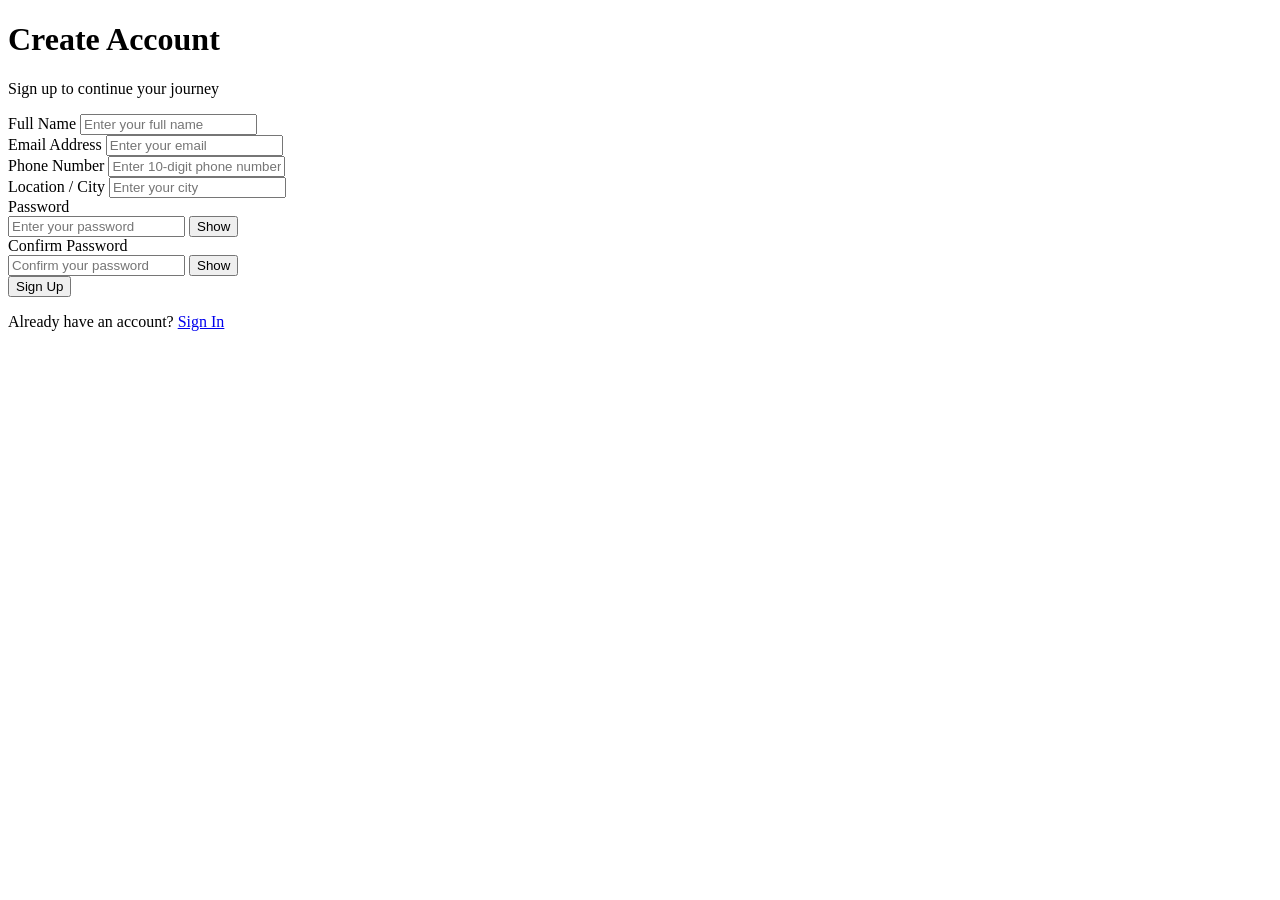
==== SignUp.html @ 3d8928e1 "Add files via upload" ====
<!DOCTYPE html>
<html lang="en">
<head>
    <meta charset="UTF-8">
    <meta name="viewport" content="width=device-width, initial-scale=1.0">

    <title>Sign Up</title>

    <!-- CSS Link -->
    <link rel="stylesheet" href="css/style.css">
</head>

<body>

    <div class="signup-container">

        <h1>Create Account</h1>
        <p class="subtitle">Sign up to continue your journey</p>

        <form id="signupForm">

            <!-- Full Name -->
            <div class="form-group">
                <label for="fullName">Full Name</label>

                <input
                    type="text"
                    id="fullName"
                    placeholder="Enter your full name"
                    required
                >

                <small id="nameError" class="error"></small>
            </div>


            <!-- Email -->
            <div class="form-group">
                <label for="email">Email Address</label>

                <input
                    type="email"
                    id="email"
                    placeholder="Enter your email"
                    required
                >

                <small id="emailError" class="error"></small>
            </div>


            <!-- Phone Number -->
            <div class="form-group">
                <label for="phone">Phone Number</label>

                <input
                    type="tel"
                    id="phone"
                    placeholder="Enter 10-digit phone number"
                    maxlength="10"
                    required
                >

                <small id="phoneError" class="error"></small>
            </div>


            <!-- Location -->
            <div class="form-group">
                <label for="location">Location / City</label>

                <input
                    type="text"
                    id="location"
                    placeholder="Enter your city"
                    required
                >

                <small id="locationError" class="error"></small>
            </div>


            <!-- Password -->
            <div class="form-group">
                <label for="password">Password</label>

                <div class="password-box">

                    <input
                        type="password"
                        id="password"
                        placeholder="Enter your password"
                        required
                    >

                    <button
                        type="button"
                        class="toggle-password"
                        onclick="togglePassword('password')"
                    >
                        Show
                    </button>

                </div>

                <small id="passwordError" class="error"></small>
            </div>


            <!-- Confirm Password -->
            <div class="form-group">
                <label for="confirmPassword">Confirm Password</label>

                <div class="password-box">

                    <input
                        type="password"
                        id="confirmPassword"
                        placeholder="Confirm your password"
                        required
                    >

                    <button
                        type="button"
                        class="toggle-password"
                        onclick="togglePassword('confirmPassword')"
                    >
                        Show
                    </button>

                </div>

                <small id="confirmPasswordError" class="error"></small>
            </div>


            <!-- Signup Button -->
            <button type="submit" class="signup-btn">
                Sign Up
            </button>


            <!-- SignIn Link -->
            <p class="login-link">
                Already have an account?
                <a href="SignIn.html">Sign In</a>
            </p>

        </form>

    </div>


    <!-- JavaScript Link -->
    <script src="js/index.js"></script>

</body>
</html>
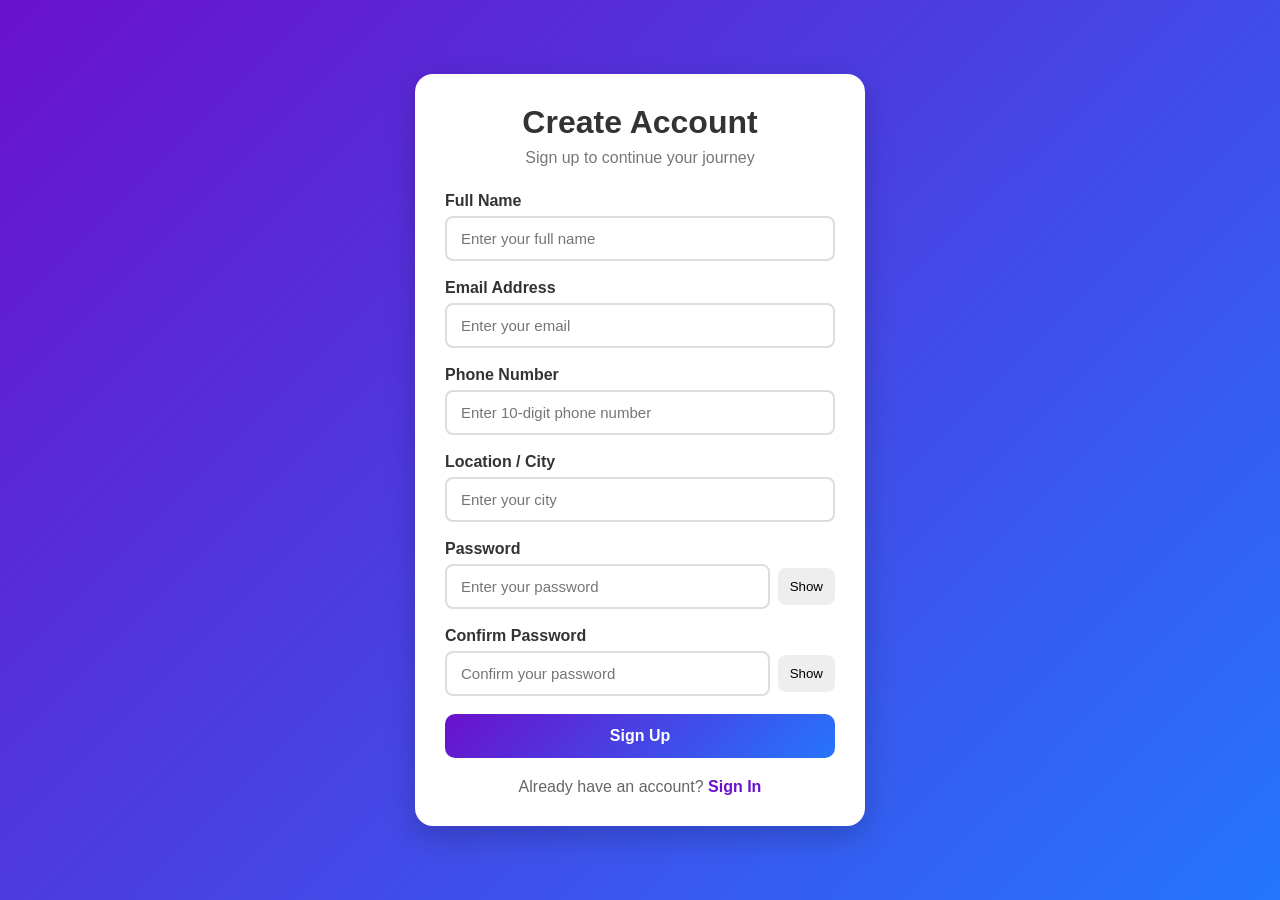
==== commit b2840db2: "Fix HTML encoding issues in SignUp.html" ====
--- a/SignUp.html
+++ b/SignUp.html
@@ -7,7 +7,7 @@
     <title>Sign Up</title>
 
     <!-- CSS Link -->
-    <link rel="stylesheet" href="css/style.css">
+    <link rel="stylesheet" href="style.css">
 </head>
 
 <body>
@@ -152,7 +152,7 @@
 
 
     <!-- JavaScript Link -->
-    <script src="js/index.js"></script>
+    <script src="index.js"></script>
 
 </body>
-</html>+</html>
--- a/style.css
+++ b/style.css
@@ -0,0 +1,304 @@
+* {
+    margin: 0;
+    padding: 0;
+    box-sizing: border-box;
+    font-family: Arial, sans-serif;
+}
+
+body {
+    min-height: 100vh;
+    display: flex;
+    justify-content: center;
+    align-items: center;
+
+    background: linear-gradient(
+        135deg,
+        #6a11cb,
+        #2575fc
+    );
+
+    padding: 20px;
+}
+
+.signup-container {
+    width: 100%;
+    max-width: 450px;
+
+    background: white;
+
+    padding: 30px;
+
+    border-radius: 18px;
+
+    box-shadow:
+        0 10px 30px rgba(0, 0, 0, 0.2);
+}
+
+.signup-container h1 {
+    text-align: center;
+
+    color: #333;
+
+    margin-bottom: 8px;
+}
+
+.subtitle {
+    text-align: center;
+
+    color: #777;
+
+    margin-bottom: 25px;
+}
+
+.form-group {
+    margin-bottom: 18px;
+}
+
+.form-group label {
+    display: block;
+
+    margin-bottom: 6px;
+
+    color: #333;
+
+    font-weight: bold;
+}
+
+.form-group input {
+    width: 100%;
+
+    padding: 12px 14px;
+
+    border: 2px solid #ddd;
+
+    border-radius: 8px;
+
+    outline: none;
+
+    font-size: 15px;
+
+    transition: 0.3s;
+}
+
+.form-group input:focus {
+    border-color: #6a11cb;
+
+    box-shadow:
+        0 0 5px rgba(106, 17, 203, 0.3);
+}
+
+.password-box {
+    display: flex;
+
+    align-items: center;
+
+    gap: 8px;
+}
+
+.password-box input {
+    flex: 1;
+}
+
+.toggle-password {
+    padding: 11px 12px;
+
+    border: none;
+
+    border-radius: 8px;
+
+    background-color: #eeeeee;
+
+    cursor: pointer;
+}
+
+.toggle-password:hover {
+    background-color: #dddddd;
+}
+
+.error {
+    display: block;
+
+    color: red;
+
+    font-size: 13px;
+
+    margin-top: 5px;
+}
+
+.signup-btn {
+    width: 100%;
+
+    padding: 13px;
+
+    border: none;
+
+    border-radius: 10px;
+
+    background: linear-gradient(
+        135deg,
+        #6a11cb,
+        #2575fc
+    );
+
+    color: white;
+
+    font-size: 16px;
+
+    font-weight: bold;
+
+    cursor: pointer;
+
+    transition: 0.3s;
+}
+
+.signup-btn:hover {
+    transform: translateY(-2px);
+
+    box-shadow:
+        0 5px 15px rgba(37, 117, 252, 0.4);
+}
+
+.login-link {
+    text-align: center;
+
+    margin-top: 20px;
+
+    color: #666;
+}
+
+.login-link a {
+    color: #6a11cb;
+
+    text-decoration: none;
+
+    font-weight: bold;
+}
+
+.login-link a:hover {
+    text-decoration: underline;
+}
+
+/* Tablet */
+
+@media screen and (max-width: 1024px) {
+
+    .signup-container {
+        max-width: 500px;
+    }
+}
+
+/* Mobile */
+
+@media screen and (max-width: 768px) {
+
+    body {
+        padding: 15px;
+    }
+
+    .signup-container {
+        padding: 22px;
+    }
+
+    .signup-container h1 {
+        font-size: 26px;
+    }
+
+    .password-box {
+        flex-direction: column;
+
+        align-items: stretch;
+    }
+
+    .toggle-password {
+        width: 100%;
+    }
+}
+
+/* ==============================
+   TRAVELMATE PAGE FIX
+================================ */
+
+.travel-page {
+    display: block;
+    min-height: 100vh;
+    padding: 0;
+    margin: 0;
+    background: #ffffff;
+}
+
+.travel-page .hero {
+    min-height: 500px;
+
+    display: flex;
+    align-items: center;
+    justify-content: center;
+
+    background: linear-gradient(
+        135deg,
+        #6a11cb,
+        #2575fc
+    );
+}
+
+.travel-page .service-card {
+    transition: 0.3s;
+}
+
+.travel-page .service-card:hover {
+    transform: translateY(-8px);
+}
+
+.travel-page .service-card img {
+    height: 230px;
+    object-fit: cover;
+}
+
+.travel-page .gallery-img {
+    width: 100%;
+    height: 280px;
+    object-fit: cover;
+
+    transition: 0.3s;
+}
+
+.travel-page .gallery-img:hover {
+    transform: scale(1.03);
+}
+
+.travel-page footer a {
+    transition: 0.3s;
+}
+
+.travel-page footer a:hover {
+    opacity: 0.7;
+}
+
+/* Tablet */
+
+@media screen and (max-width: 1024px) {
+
+    .travel-page .hero {
+        min-height: 400px;
+    }
+
+    .travel-page .hero h1 {
+        font-size: 3rem;
+    }
+}
+
+/* Mobile */
+
+@media screen and (max-width: 768px) {
+
+    .travel-page .hero {
+        min-height: 350px;
+    }
+
+    .travel-page .hero h1 {
+        font-size: 2.3rem;
+    }
+
+    .travel-page .gallery-img {
+        height: 230px;
+    }
+}
